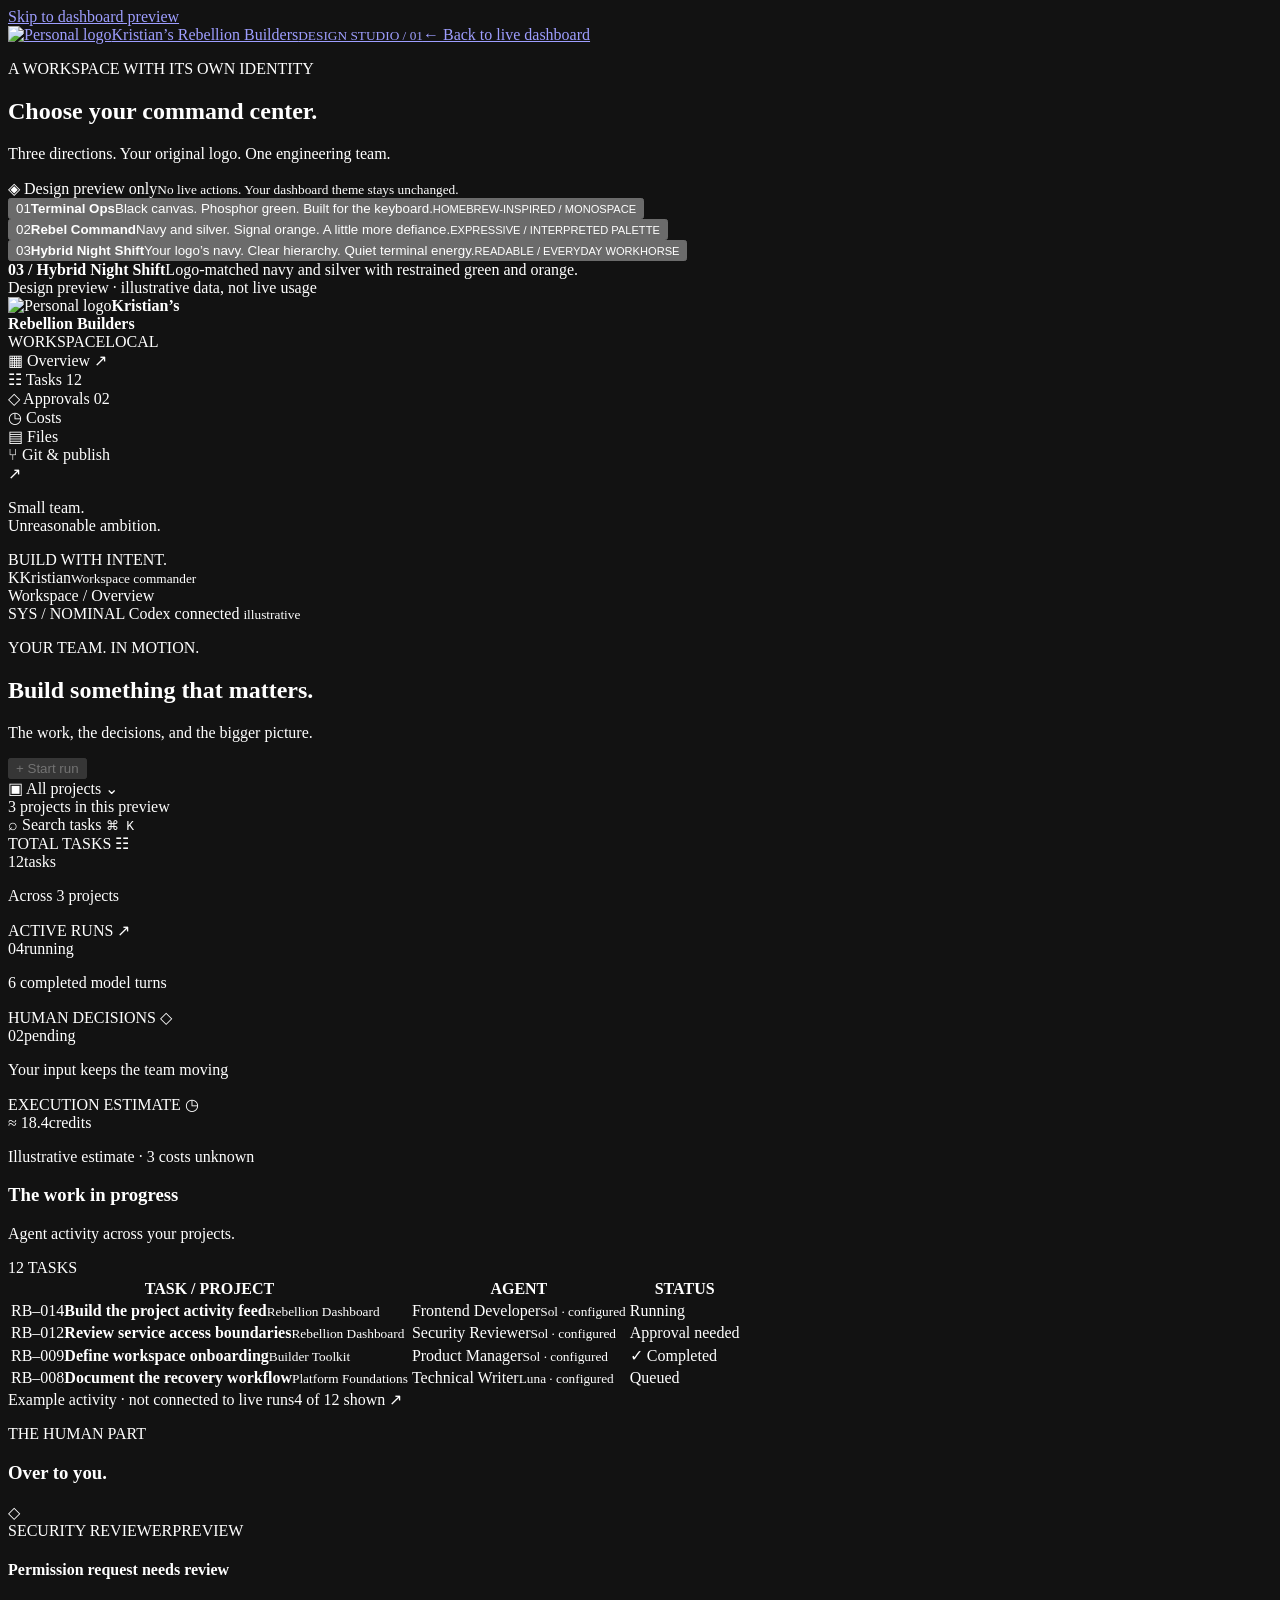
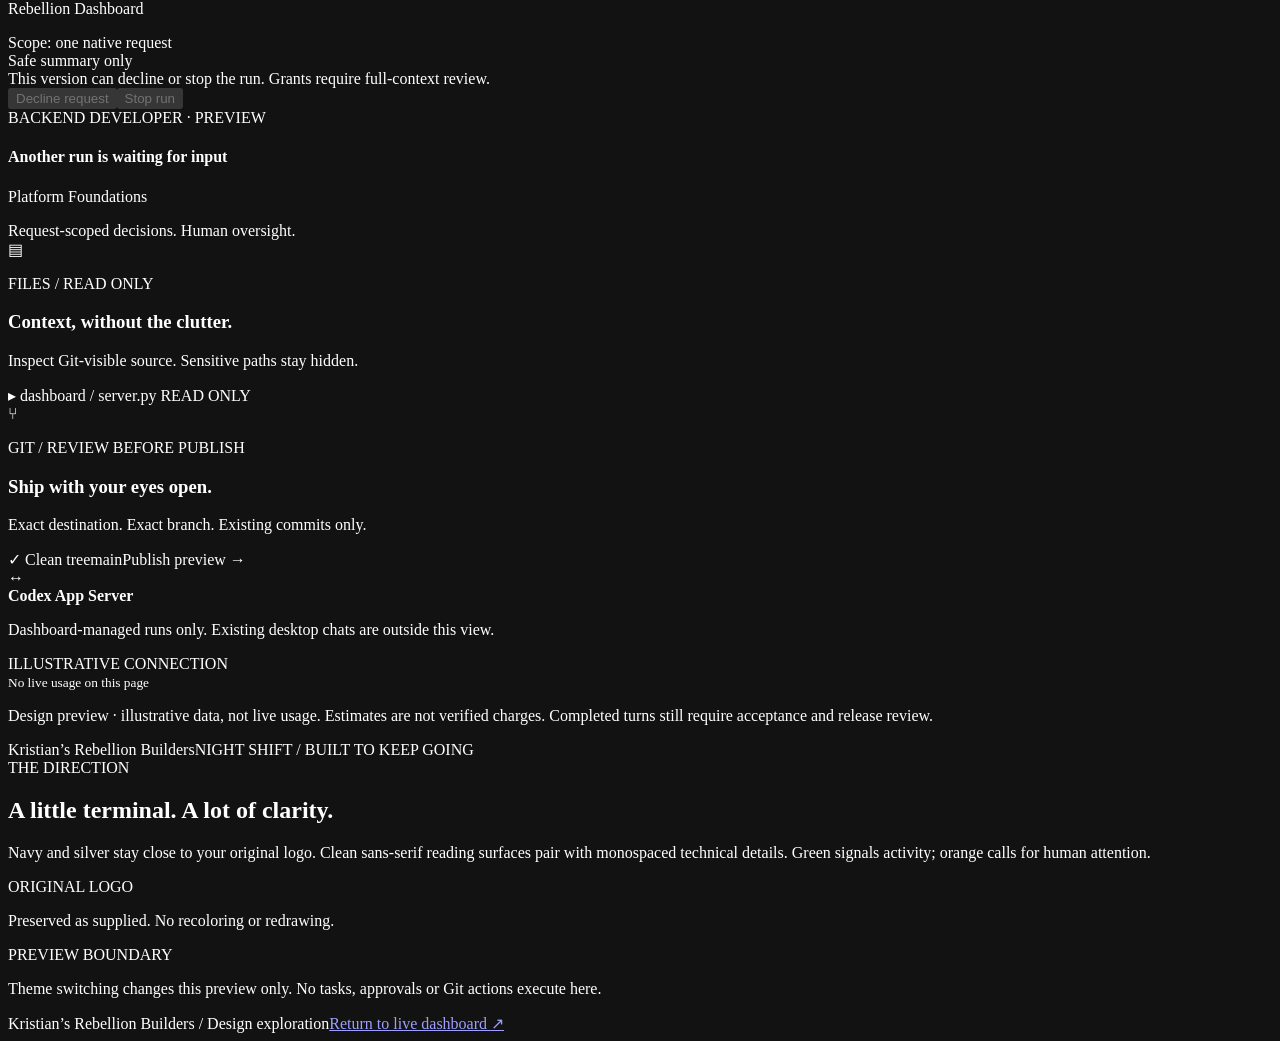
==== dashboard/static/designs.html @ 83288360 "Add project review, secure Git publishing and configurable Rebellion themes" ====
<!doctype html>
<html lang="en">
<head>
  <meta charset="utf-8">
  <meta name="viewport" content="width=device-width, initial-scale=1">
  <meta name="color-scheme" content="dark">
  <title>Design previews · Kristian’s Rebellion Builders</title>
  <link rel="stylesheet" href="/designs.css">
  <script src="/designs.js" defer></script>
</head>
<body>
  <a class="skip" href="#preview">Skip to dashboard preview</a>
  <header class="studio-header"><a class="studio-brand" href="/"><img src="/brand-logo.png" alt="Personal logo" width="1200" height="1300"><span>Kristian’s Rebellion Builders<small>DESIGN STUDIO / 01</small></span></a><a class="back-link" href="/">← Back to live dashboard</a></header>
  <main>
    <section class="studio-intro" aria-labelledby="studio-title"><div><p class="studio-eyebrow">A WORKSPACE WITH ITS OWN IDENTITY</p><h1 id="studio-title">Choose your command center.</h1><p>Three directions. Your original logo. One engineering team.</p></div><div class="preview-only"><span aria-hidden="true">◈</span> Design preview only<small>No live actions. Your dashboard theme stays unchanged.</small></div></section>
    <div class="theme-options" role="group" aria-label="Choose a dashboard design preview">
      <button type="button" class="theme-option terminal-choice" data-theme="terminal" aria-pressed="false"><span class="choice-top"><span class="choice-number">01</span><span class="swatches" aria-hidden="true"><i></i><i></i><i></i></span></span><strong>Terminal Ops</strong><span>Black canvas. Phosphor green. Built for the keyboard.</span><small>HOMEBREW-INSPIRED / MONOSPACE</small></button>
      <button type="button" class="theme-option rebel-choice" data-theme="rebel" aria-pressed="false"><span class="choice-top"><span class="choice-number">02</span><span class="swatches" aria-hidden="true"><i></i><i></i><i></i></span></span><strong>Rebel Command</strong><span>Navy and silver. Signal orange. A little more defiance.</span><small>EXPRESSIVE / INTERPRETED PALETTE</small></button>
      <button type="button" class="theme-option hybrid-choice selected" data-theme="hybrid" aria-pressed="true"><span class="choice-top"><span class="choice-number">03</span><span class="swatches" aria-hidden="true"><i></i><i></i><i></i></span></span><strong>Hybrid Night Shift</strong><span>Your logo’s navy. Clear hierarchy. Quiet terminal energy.</span><small>READABLE / EVERYDAY WORKHORSE</small></button>
    </div>
    <div class="preview-caption"><div><span class="preview-status" aria-hidden="true"></span><strong id="theme-label">03 / Hybrid Night Shift</strong><span id="theme-description">Logo-matched navy and silver with restrained green and orange.</span></div><span>Design preview · illustrative data, not live usage</span></div>
    <section class="dashboard-preview theme-hybrid" id="preview" tabindex="-1" aria-label="Hybrid Night Shift dashboard design preview">
      <aside class="mock-sidebar" aria-label="Illustrative navigation">
        <div class="mock-brand"><img src="/brand-logo.png" alt="Personal logo" width="1200" height="1300"><strong>Kristian’s <br>Rebellion Builders</strong></div>
        <div class="mock-workspace"><span class="mono">WORKSPACE</span><span class="local-badge">LOCAL</span></div>
        <div class="mock-nav"><div class="current"><span aria-hidden="true">▦</span> Overview <span class="nav-end">↗</span></div><div><span aria-hidden="true">☷</span> Tasks <span class="nav-end">12</span></div><div><span aria-hidden="true">◇</span> Approvals <span class="small-count">02</span></div><div><span aria-hidden="true">◷</span> Costs</div><div><span aria-hidden="true">▤</span> Files</div><div><span aria-hidden="true">⑂</span> Git & publish</div></div>
        <div class="sidebar-mission"><div class="mission-mark" aria-hidden="true">↗</div><p>Small team.<br>Unreasonable ambition.</p><span class="mono">BUILD WITH INTENT.</span></div>
        <div class="mock-person"><span class="mock-avatar">K</span><span>Kristian<small>Workspace commander</small></span><span class="online-dot" aria-hidden="true"></span></div>
      </aside>
      <div class="mock-workspace-main">
        <div class="mock-topbar"><div class="crumb">Workspace <span>/</span> Overview</div><div class="topbar-right"><span class="mono terminal-tag">SYS / NOMINAL</span><span class="connection"><i></i> Codex connected <small>illustrative</small></span></div></div>
        <div class="mock-main">
          <div class="mock-page-heading"><div><p class="section-kicker" id="dashboard-kicker">YOUR TEAM. IN MOTION.</p><h2 id="dashboard-title">Build something that matters<span>.</span></h2><p class="mock-subtitle">The work, the decisions, and the bigger picture.</p></div><button class="mock-primary" type="button" disabled>+ Start run</button></div>
          <div class="mock-filter"><div class="mock-select"><span aria-hidden="true">▣</span> All projects <span aria-hidden="true">⌄</span></div><span class="filter-count">3 projects in this preview</span><div class="mock-search"><span aria-hidden="true">⌕</span> Search tasks <kbd>⌘ K</kbd></div></div>
          <div class="mock-metrics" aria-label="Illustrative metrics">
            <article><div class="metric-top">TOTAL TASKS <span aria-hidden="true">☷</span></div><div class="metric-amount">12<span class="metric-unit">tasks</span></div><p><span class="green-dot" aria-hidden="true"></span> Across 3 projects</p><div class="metric-track" aria-hidden="true"><span></span></div></article>
            <article><div class="metric-top">ACTIVE RUNS <span aria-hidden="true">↗</span></div><div class="metric-amount">04<span class="metric-unit">running</span></div><p class="positive">6 completed model turns</p><div class="tiny-bars" aria-hidden="true"><i></i><i></i><i></i><i></i><i></i><i></i><i></i><i></i><i></i><i></i></div></article>
            <article class="approval-metric"><div class="metric-top">HUMAN DECISIONS <span aria-hidden="true">◇</span></div><div class="metric-amount">02<span class="metric-unit">pending</span></div><p class="amber-text">Your input keeps the team moving</p><div class="decision-slots" aria-hidden="true"><span></span><span></span></div></article>
            <article><div class="metric-top">EXECUTION ESTIMATE <span aria-hidden="true">◷</span></div><div class="metric-amount credits">≈ 18.4<span class="metric-unit">credits</span></div><p>Illustrative estimate · 3 costs unknown</p><div class="coverage-bar" aria-hidden="true"><span></span><i></i></div></article>
          </div>
          <div class="mock-grid">
            <section class="mock-panel task-panel" aria-labelledby="mock-task-title"><div class="mock-panel-head"><div><h3 id="mock-task-title">The work in progress</h3><p>Agent activity across your projects.</p></div><span class="outline-label">12 TASKS</span></div><div class="mock-table-wrap"><table><thead><tr><th scope="col">TASK / PROJECT</th><th scope="col">AGENT</th><th scope="col">STATUS</th></tr></thead><tbody><tr><td><span class="task-id">RB–014</span><strong>Build the project activity feed</strong><small>Rebellion Dashboard</small></td><td>Frontend Developer<small>Sol · configured</small></td><td><span class="status running"><i></i> Running</span></td></tr><tr><td><span class="task-id">RB–012</span><strong>Review service access boundaries</strong><small>Rebellion Dashboard</small></td><td>Security Reviewer<small>Sol · configured</small></td><td><span class="status approval"><i></i> Approval needed</span></td></tr><tr><td><span class="task-id">RB–009</span><strong>Define workspace onboarding</strong><small>Builder Toolkit</small></td><td>Product Manager<small>Sol · configured</small></td><td><span class="status completed">✓ Completed</span></td></tr><tr><td><span class="task-id">RB–008</span><strong>Document the recovery workflow</strong><small>Platform Foundations</small></td><td>Technical Writer<small>Luna · configured</small></td><td><span class="status queued"><i></i> Queued</span></td></tr></tbody></table></div><div class="mock-panel-footer"><span><i class="live-dot"></i> Example activity · not connected to live runs</span><span>4 of 12 shown ↗</span></div></section>
            <aside class="mock-panel attention-panel" aria-labelledby="mock-attention-title"><div class="mock-panel-head"><div><p class="section-kicker">THE HUMAN PART</p><h3 id="mock-attention-title">Over to you.</h3></div><span class="attention-symbol" aria-hidden="true">◇</span></div><article class="approval-example"><div class="approval-meta"><span>SECURITY REVIEWER</span><span>PREVIEW</span></div><h4>Permission request needs review</h4><p>Rebellion Dashboard</p><div class="approval-scope">Scope: one native request<br>Safe summary only</div><span class="approval-help">This version can decline or stop the run. Grants require full-context review.</span><div class="mock-actions"><button type="button" disabled>Decline request</button><button type="button" disabled>Stop run</button></div></article><article class="approval-example compact"><span class="approval-meta">BACKEND DEVELOPER · PREVIEW</span><h4>Another run is waiting for input</h4><p>Platform Foundations</p></article><div class="mock-panel-footer">Request-scoped decisions. Human oversight.</div></aside>
          </div>
          <div class="bottom-grid"><section class="mock-panel files-card"><div class="mini-icon" aria-hidden="true">▤</div><div><p class="section-kicker">FILES / READ ONLY</p><h3>Context, without the clutter.</h3><p>Inspect Git-visible source. Sensitive paths stay hidden.</p><div class="code-path"><span>▸</span> dashboard / server.py <span class="read-only">READ ONLY</span></div></div></section><section class="mock-panel git-card"><div class="mini-icon" aria-hidden="true">⑂</div><div><p class="section-kicker">GIT / REVIEW BEFORE PUBLISH</p><h3>Ship with your eyes open.</h3><p>Exact destination. Exact branch. Existing commits only.</p><div class="git-example"><span class="status completed">✓ Clean tree</span><span class="mono">main</span><span class="git-preview-label">Publish preview →</span></div></div></section></div>
          <div class="mock-source"><span class="source-glyph" aria-hidden="true">↔</span><div><strong>Codex App Server</strong><p>Dashboard-managed runs only. Existing desktop chats are outside this view.</p></div><span class="source-note">ILLUSTRATIVE CONNECTION<br><small>No live usage on this page</small></span></div>
          <p class="mock-disclaimer">Design preview · illustrative data, not live usage. Estimates are not verified charges. Completed turns still require acceptance and release review.</p>
        </div>
        <div class="mock-footer"><span>Kristian’s Rebellion Builders</span><span id="theme-footer">NIGHT SHIFT / BUILT TO KEEP GOING</span></div>
      </div>
    </section>
    <section class="design-notes" aria-label="Design direction details"><div><span class="studio-eyebrow">THE DIRECTION</span><h2 id="notes-title">A little terminal. A lot of clarity.</h2><p id="notes-copy">Navy and silver stay close to your original logo. Clean sans-serif reading surfaces pair with monospaced technical details. Green signals activity; orange calls for human attention.</p></div><div class="notes-detail"><span>ORIGINAL LOGO</span><p>Preserved as supplied. No recoloring or redrawing.</p><span>PREVIEW BOUNDARY</span><p>Theme switching changes this preview only. No tasks, approvals or Git actions execute here.</p></div></section>
  </main>
  <footer class="studio-footer"><span>Kristian’s Rebellion Builders / Design exploration</span><a href="/">Return to live dashboard ↗</a></footer>
  <div id="theme-announcement" class="sr-only" aria-live="polite" role="status"></div>
</body>
</html>
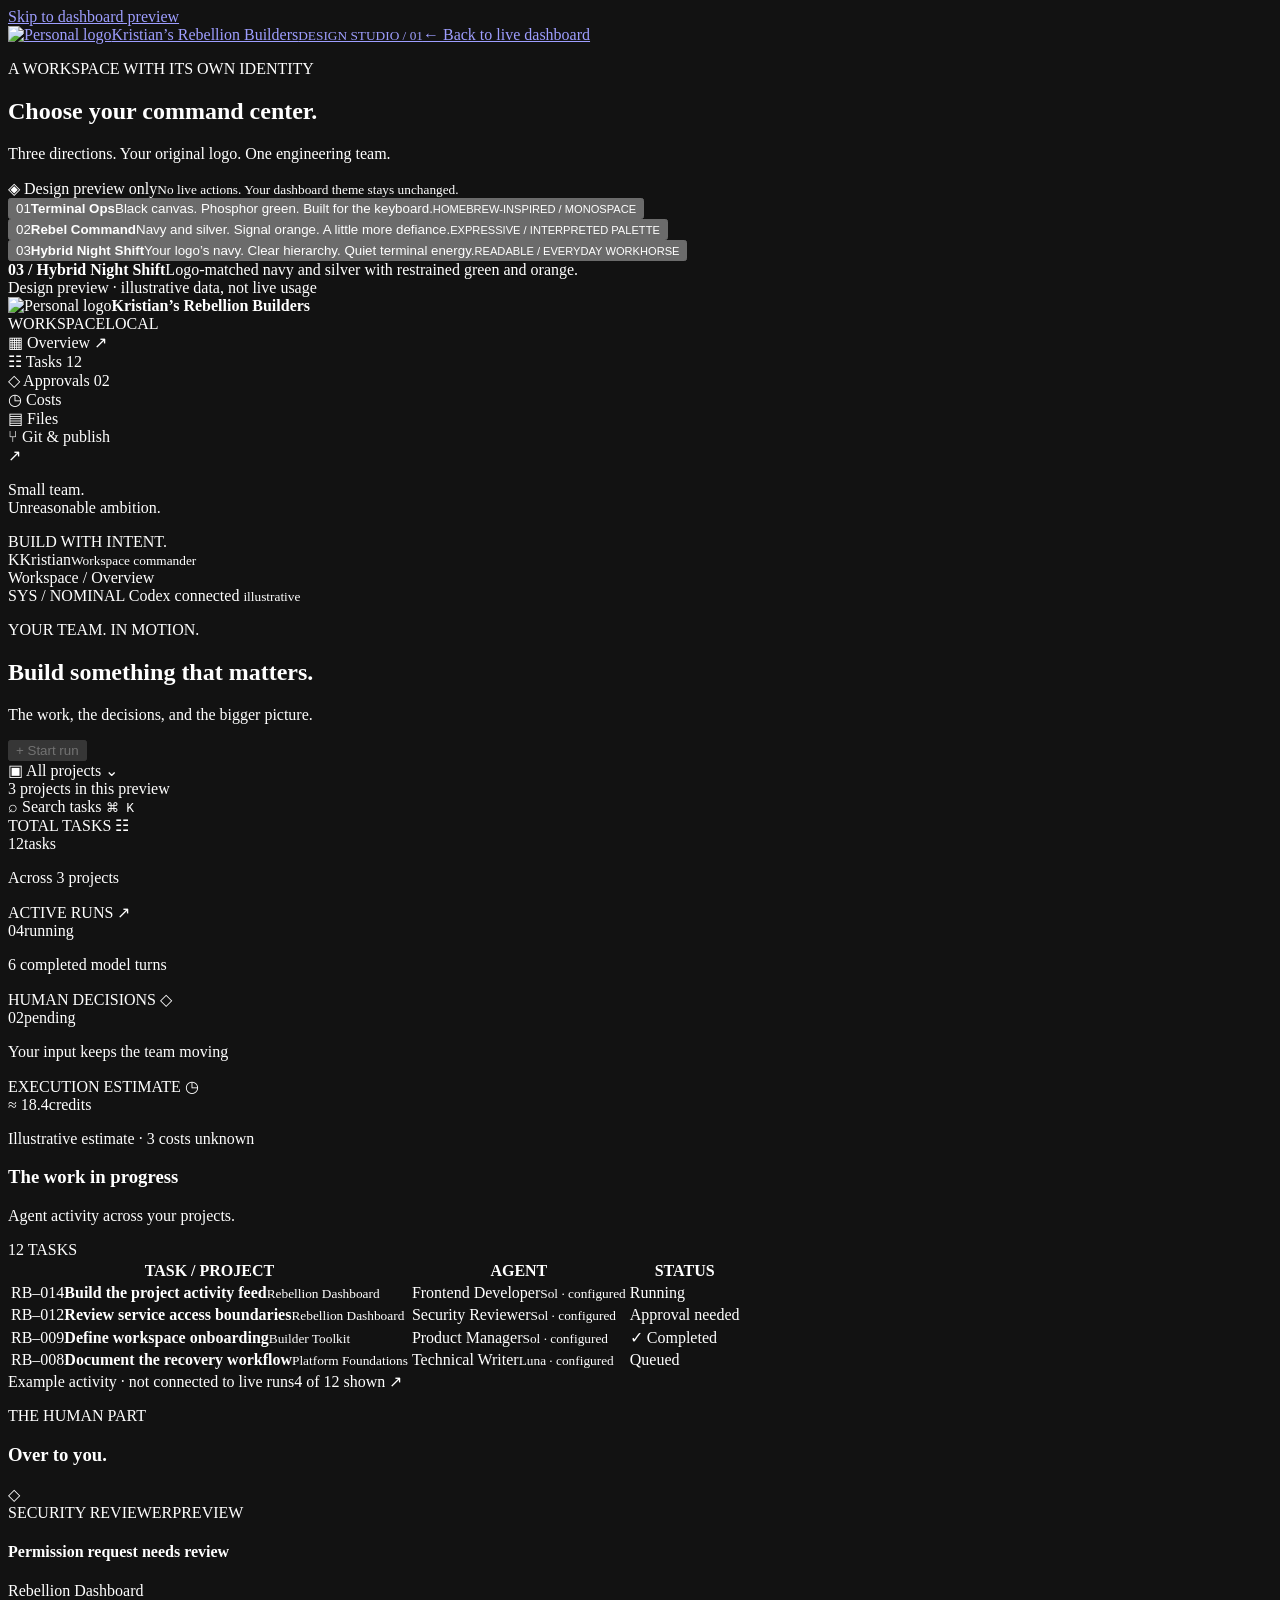
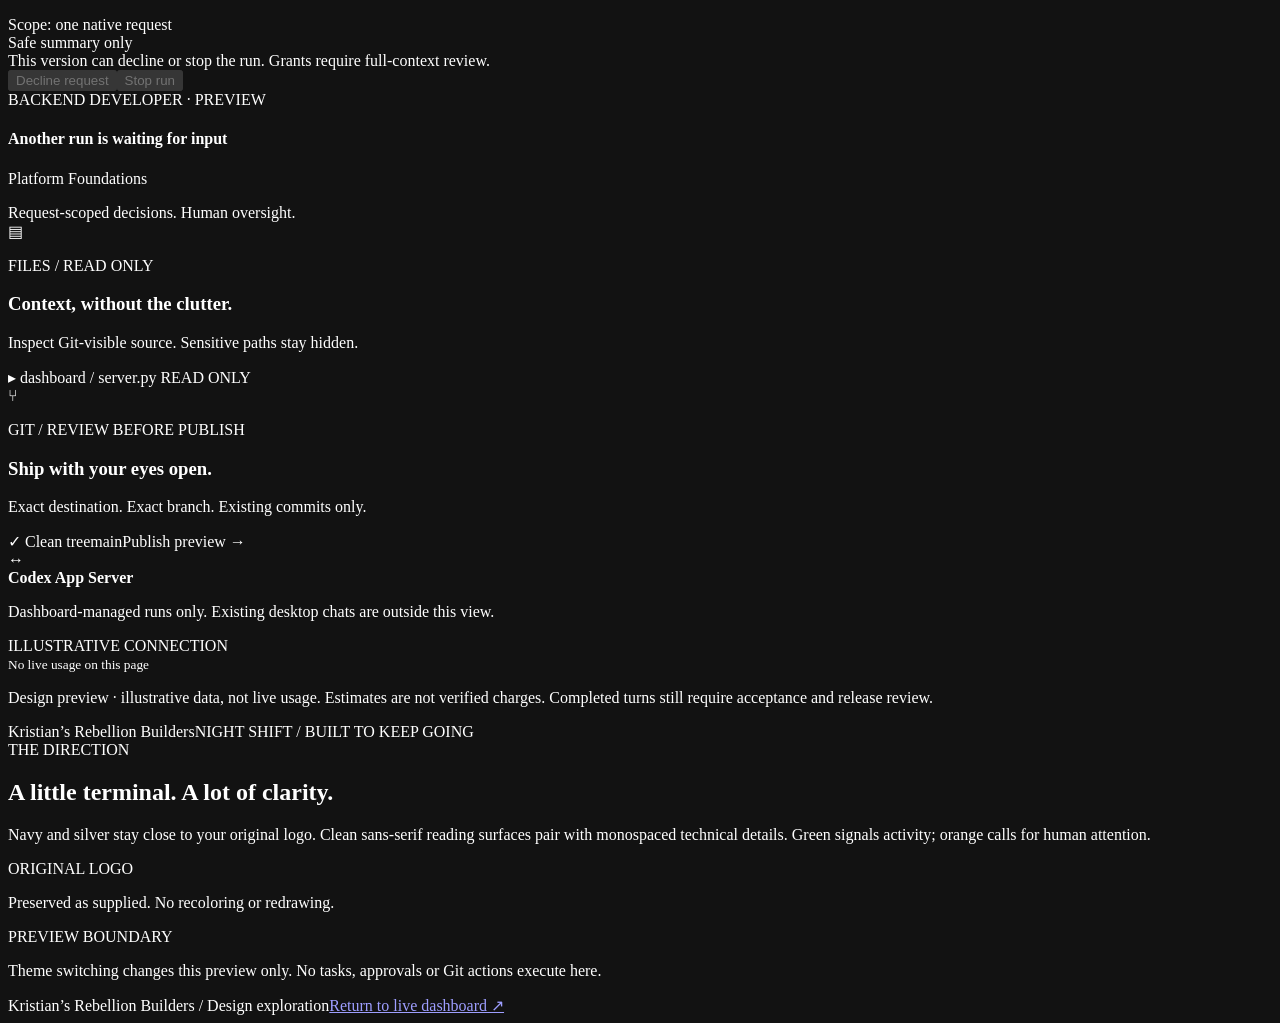
==== commit e5b08444: "Add editable dashboard settings and explicit GitHub repository creation" ====
--- a/dashboard/static/designs.html
+++ b/dashboard/static/designs.html
@@ -10,7 +10,7 @@
 </head>
 <body>
   <a class="skip" href="#preview">Skip to dashboard preview</a>
-  <header class="studio-header"><a class="studio-brand" href="/"><img src="/brand-logo.png" alt="Personal logo" width="1200" height="1300"><span>Kristian’s Rebellion Builders<small>DESIGN STUDIO / 01</small></span></a><a class="back-link" href="/">← Back to live dashboard</a></header>
+  <header class="studio-header"><a class="studio-brand" href="/"><img src="/brand-logo.png" alt="Personal logo" width="1200" height="1300"><span><span data-workspace-name>Kristian’s Rebellion Builders</span><small>DESIGN STUDIO / 01</small></span></a><a class="back-link" href="/">← Back to live dashboard</a></header>
   <main>
     <section class="studio-intro" aria-labelledby="studio-title"><div><p class="studio-eyebrow">A WORKSPACE WITH ITS OWN IDENTITY</p><h1 id="studio-title">Choose your command center.</h1><p>Three directions. Your original logo. One engineering team.</p></div><div class="preview-only"><span aria-hidden="true">◈</span> Design preview only<small>No live actions. Your dashboard theme stays unchanged.</small></div></section>
     <div class="theme-options" role="group" aria-label="Choose a dashboard design preview">
@@ -21,7 +21,7 @@
     <div class="preview-caption"><div><span class="preview-status" aria-hidden="true"></span><strong id="theme-label">03 / Hybrid Night Shift</strong><span id="theme-description">Logo-matched navy and silver with restrained green and orange.</span></div><span>Design preview · illustrative data, not live usage</span></div>
     <section class="dashboard-preview theme-hybrid" id="preview" tabindex="-1" aria-label="Hybrid Night Shift dashboard design preview">
       <aside class="mock-sidebar" aria-label="Illustrative navigation">
-        <div class="mock-brand"><img src="/brand-logo.png" alt="Personal logo" width="1200" height="1300"><strong>Kristian’s <br>Rebellion Builders</strong></div>
+        <div class="mock-brand"><img src="/brand-logo.png" alt="Personal logo" width="1200" height="1300"><strong data-workspace-name>Kristian’s Rebellion Builders</strong></div>
         <div class="mock-workspace"><span class="mono">WORKSPACE</span><span class="local-badge">LOCAL</span></div>
         <div class="mock-nav"><div class="current"><span aria-hidden="true">▦</span> Overview <span class="nav-end">↗</span></div><div><span aria-hidden="true">☷</span> Tasks <span class="nav-end">12</span></div><div><span aria-hidden="true">◇</span> Approvals <span class="small-count">02</span></div><div><span aria-hidden="true">◷</span> Costs</div><div><span aria-hidden="true">▤</span> Files</div><div><span aria-hidden="true">⑂</span> Git & publish</div></div>
         <div class="sidebar-mission"><div class="mission-mark" aria-hidden="true">↗</div><p>Small team.<br>Unreasonable ambition.</p><span class="mono">BUILD WITH INTENT.</span></div>
@@ -46,12 +46,12 @@
           <div class="mock-source"><span class="source-glyph" aria-hidden="true">↔</span><div><strong>Codex App Server</strong><p>Dashboard-managed runs only. Existing desktop chats are outside this view.</p></div><span class="source-note">ILLUSTRATIVE CONNECTION<br><small>No live usage on this page</small></span></div>
           <p class="mock-disclaimer">Design preview · illustrative data, not live usage. Estimates are not verified charges. Completed turns still require acceptance and release review.</p>
         </div>
-        <div class="mock-footer"><span>Kristian’s Rebellion Builders</span><span id="theme-footer">NIGHT SHIFT / BUILT TO KEEP GOING</span></div>
+        <div class="mock-footer"><span data-workspace-name>Kristian’s Rebellion Builders</span><span id="theme-footer">NIGHT SHIFT / BUILT TO KEEP GOING</span></div>
       </div>
     </section>
     <section class="design-notes" aria-label="Design direction details"><div><span class="studio-eyebrow">THE DIRECTION</span><h2 id="notes-title">A little terminal. A lot of clarity.</h2><p id="notes-copy">Navy and silver stay close to your original logo. Clean sans-serif reading surfaces pair with monospaced technical details. Green signals activity; orange calls for human attention.</p></div><div class="notes-detail"><span>ORIGINAL LOGO</span><p>Preserved as supplied. No recoloring or redrawing.</p><span>PREVIEW BOUNDARY</span><p>Theme switching changes this preview only. No tasks, approvals or Git actions execute here.</p></div></section>
   </main>
-  <footer class="studio-footer"><span>Kristian’s Rebellion Builders / Design exploration</span><a href="/">Return to live dashboard ↗</a></footer>
+  <footer class="studio-footer"><span><span data-workspace-name>Kristian’s Rebellion Builders</span> / Design exploration</span><a href="/">Return to live dashboard ↗</a></footer>
   <div id="theme-announcement" class="sr-only" aria-live="polite" role="status"></div>
 </body>
 </html>
